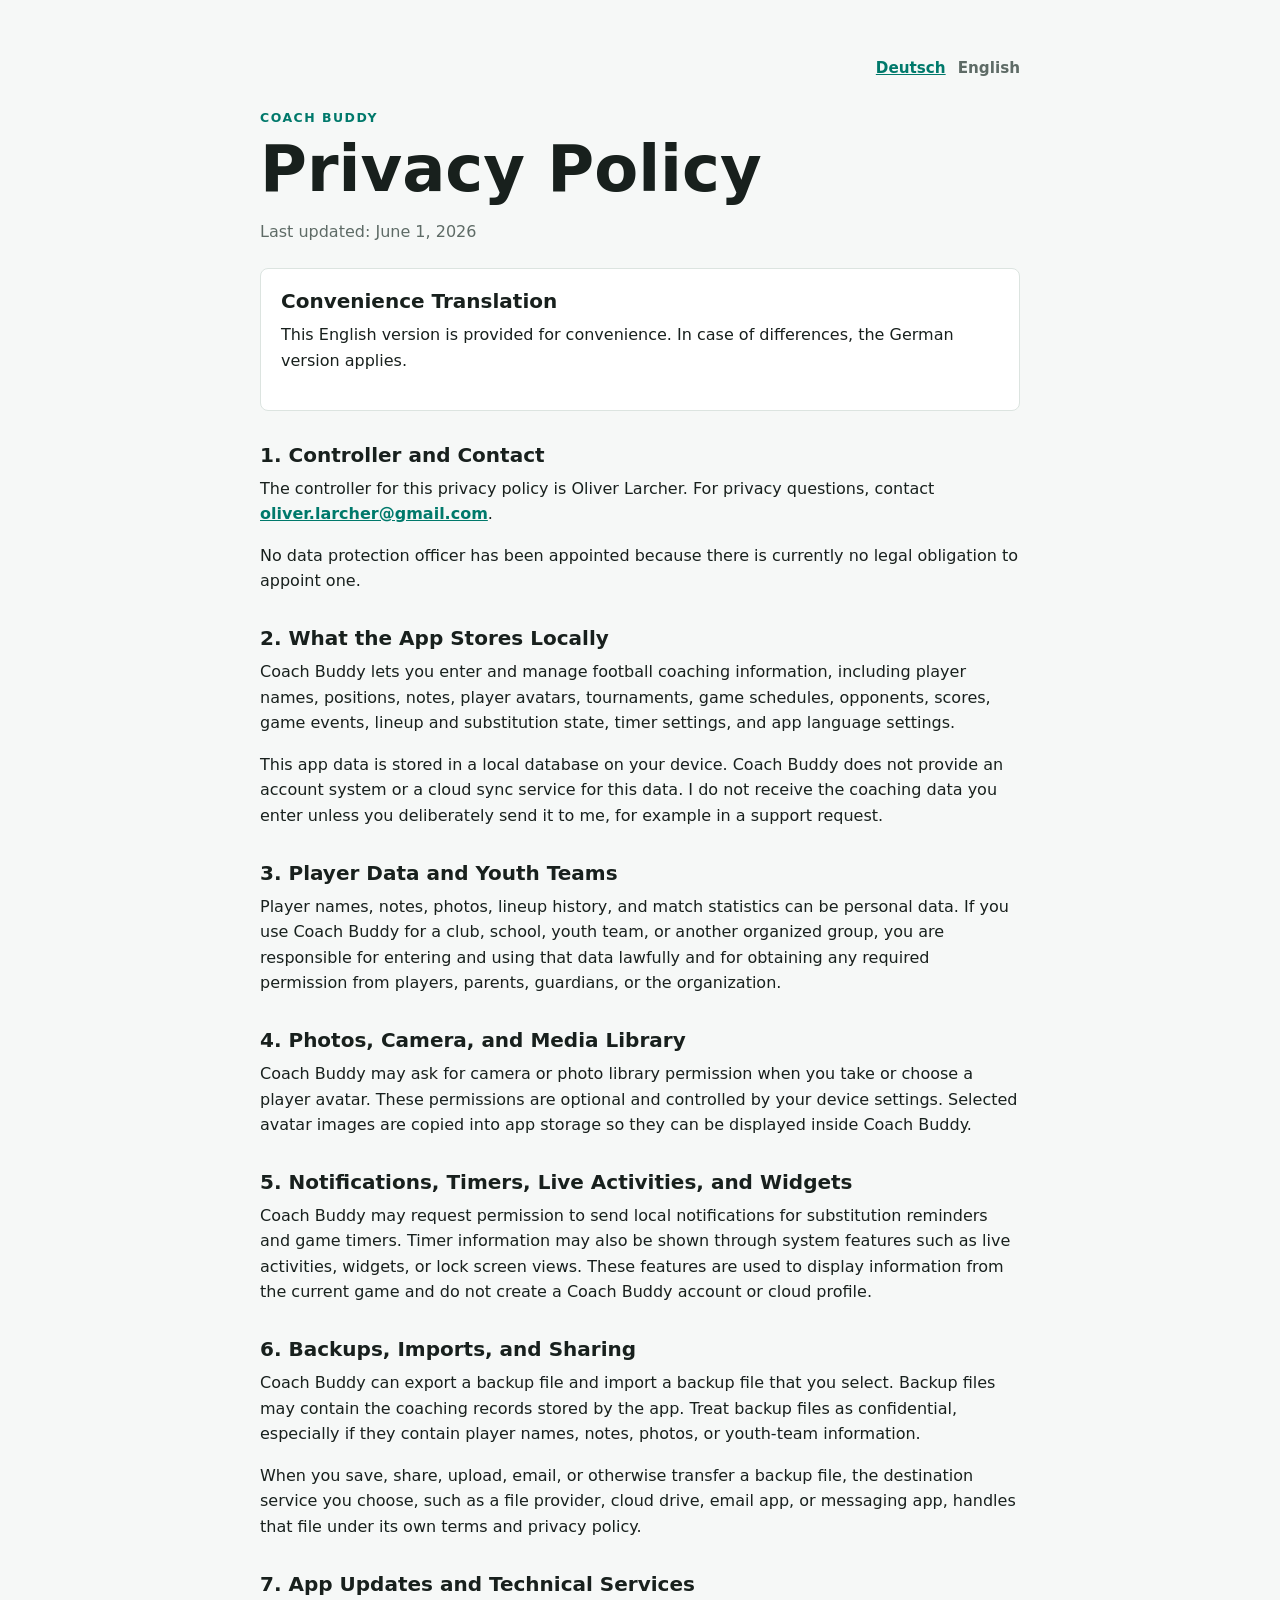
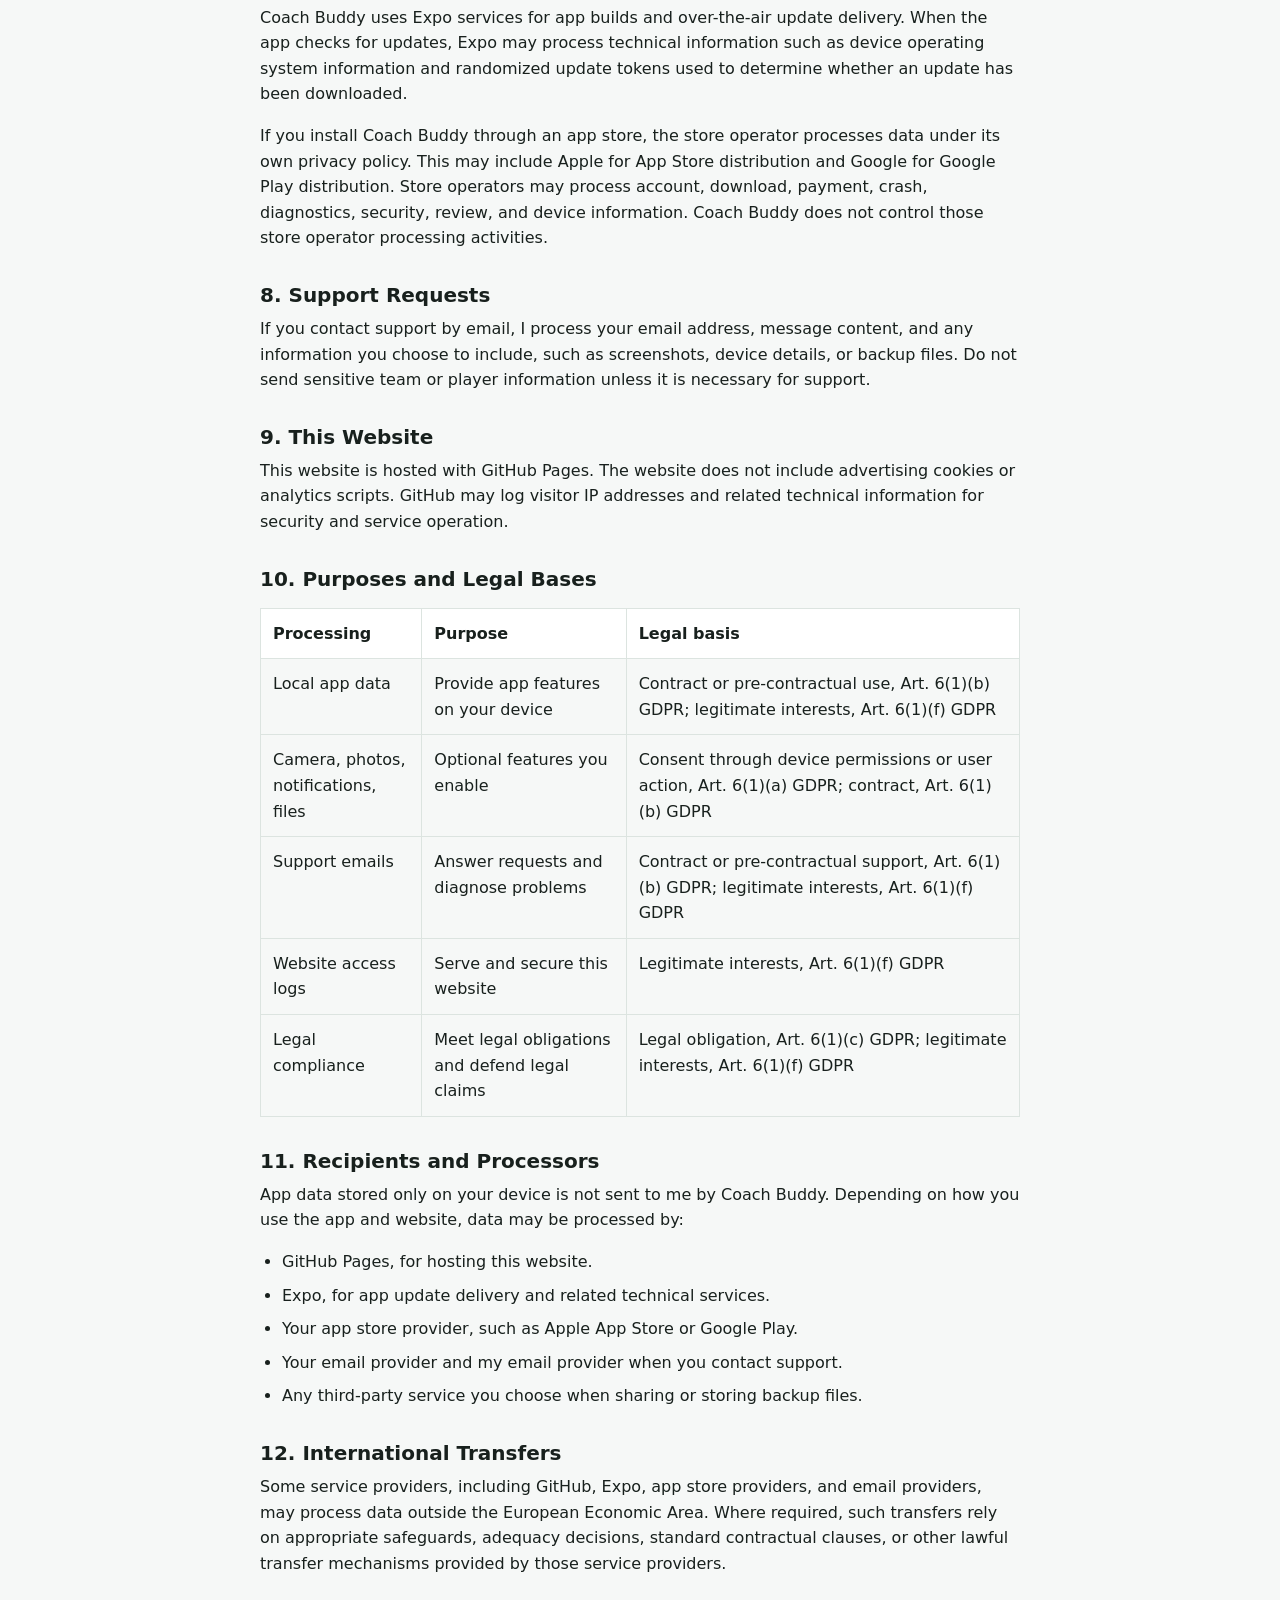
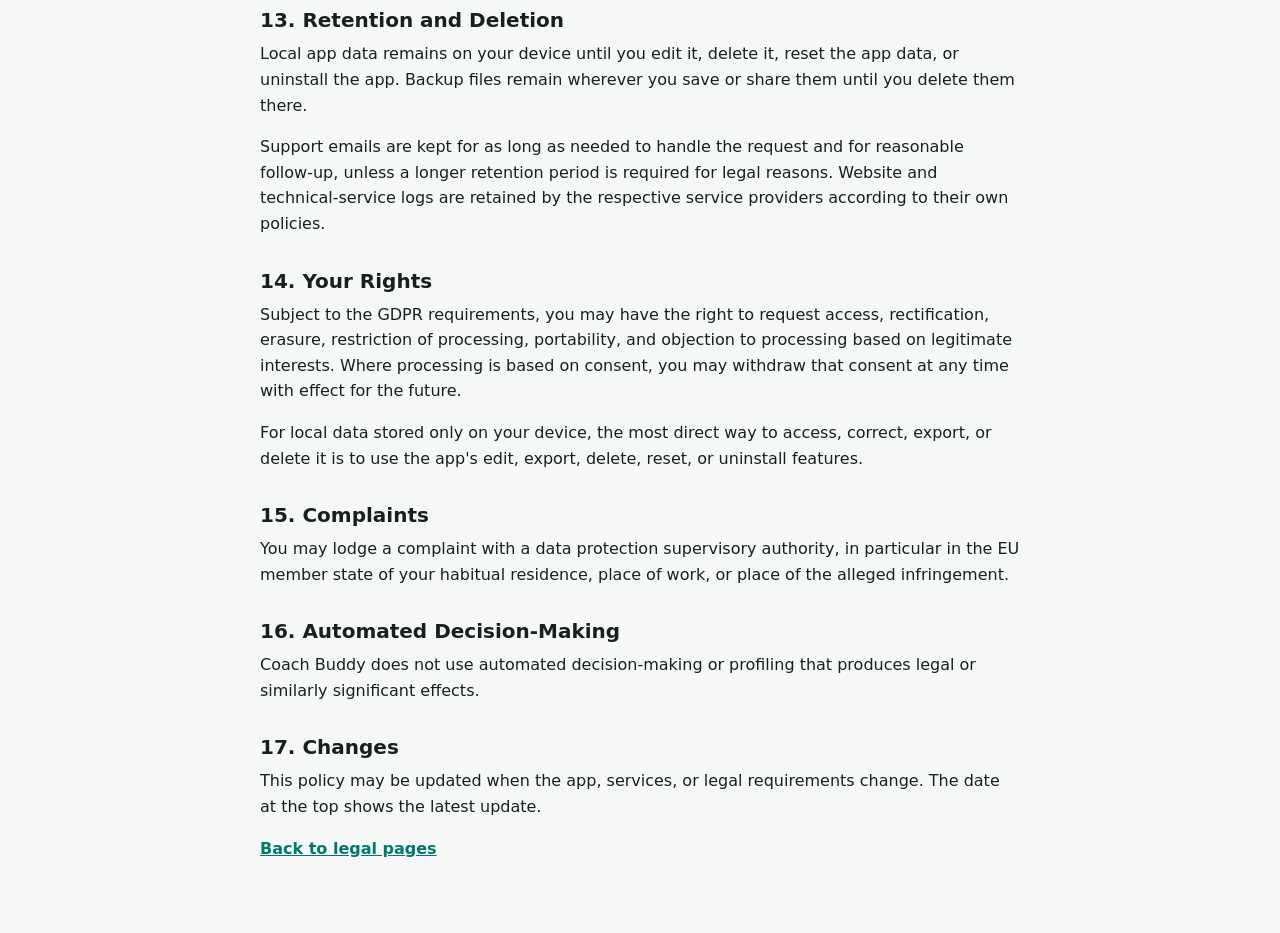
==== privacy-en.html @ a77fab41 "Add German and English legal pages" ====
<!doctype html>
<html lang="en">
  <head>
    <meta charset="utf-8" />
    <meta name="viewport" content="width=device-width, initial-scale=1" />
    <title>Privacy Policy - Coach Buddy</title>
    <link rel="stylesheet" href="./styles.css" />
  </head>
  <body>
    <main class="page">
      <nav class="language-switch" aria-label="Language">
        <a href="./privacy.html" lang="de">Deutsch</a>
        <span>English</span>
      </nav>

      <p class="eyebrow">Coach Buddy</p>
      <h1>Privacy Policy</h1>
      <p class="updated">Last updated: June 1, 2026</p>

      <section class="notice">
        <h2>Convenience Translation</h2>
        <p>
          This English version is provided for convenience. In case of
          differences, the German version applies.
        </p>
      </section>

      <h2>1. Controller and Contact</h2>
      <p>
        The controller for this privacy policy is Oliver Larcher. For privacy
        questions, contact
        <a href="mailto:oliver.larcher@gmail.com">oliver.larcher@gmail.com</a>.
      </p>
      <p>
        No data protection officer has been appointed because there is currently
        no legal obligation to appoint one.
      </p>

      <h2>2. What the App Stores Locally</h2>
      <p>
        Coach Buddy lets you enter and manage football coaching information,
        including player names, positions, notes, player avatars, tournaments,
        game schedules, opponents, scores, game events, lineup and substitution
        state, timer settings, and app language settings.
      </p>
      <p>
        This app data is stored in a local database on your device. Coach Buddy
        does not provide an account system or a cloud sync service for this data.
        I do not receive the coaching data you enter unless you deliberately send
        it to me, for example in a support request.
      </p>

      <h2>3. Player Data and Youth Teams</h2>
      <p>
        Player names, notes, photos, lineup history, and match statistics can be
        personal data. If you use Coach Buddy for a club, school, youth team, or
        another organized group, you are responsible for entering and using that
        data lawfully and for obtaining any required permission from players,
        parents, guardians, or the organization.
      </p>

      <h2>4. Photos, Camera, and Media Library</h2>
      <p>
        Coach Buddy may ask for camera or photo library permission when you take
        or choose a player avatar. These permissions are optional and controlled
        by your device settings. Selected avatar images are copied into app
        storage so they can be displayed inside Coach Buddy.
      </p>

      <h2>5. Notifications, Timers, Live Activities, and Widgets</h2>
      <p>
        Coach Buddy may request permission to send local notifications for
        substitution reminders and game timers. Timer information may also be
        shown through system features such as live activities, widgets, or lock
        screen views. These features are used to display information from the
        current game and do not create a Coach Buddy account or cloud profile.
      </p>

      <h2>6. Backups, Imports, and Sharing</h2>
      <p>
        Coach Buddy can export a backup file and import a backup file that you
        select. Backup files may contain the coaching records stored by the app.
        Treat backup files as confidential, especially if they contain player
        names, notes, photos, or youth-team information.
      </p>
      <p>
        When you save, share, upload, email, or otherwise transfer a backup file,
        the destination service you choose, such as a file provider, cloud drive,
        email app, or messaging app, handles that file under its own terms and
        privacy policy.
      </p>

      <h2>7. App Updates and Technical Services</h2>
      <p>
        Coach Buddy uses Expo services for app builds and over-the-air update
        delivery. When the app checks for updates, Expo may process technical
        information such as device operating system information and randomized
        update tokens used to determine whether an update has been downloaded.
      </p>
      <p>
        If you install Coach Buddy through an app store, the store operator
        processes data under its own privacy policy. This may include Apple for
        App Store distribution and Google for Google Play distribution. Store
        operators may process account, download, payment, crash, diagnostics,
        security, review, and device information. Coach Buddy does not control
        those store operator processing activities.
      </p>

      <h2>8. Support Requests</h2>
      <p>
        If you contact support by email, I process your email address, message
        content, and any information you choose to include, such as screenshots,
        device details, or backup files. Do not send sensitive team or player
        information unless it is necessary for support.
      </p>

      <h2>9. This Website</h2>
      <p>
        This website is hosted with GitHub Pages. The website does not include
        advertising cookies or analytics scripts. GitHub may log visitor IP
        addresses and related technical information for security and service
        operation.
      </p>

      <h2>10. Purposes and Legal Bases</h2>
      <table>
        <thead>
          <tr>
            <th>Processing</th>
            <th>Purpose</th>
            <th>Legal basis</th>
          </tr>
        </thead>
        <tbody>
          <tr>
            <td>Local app data</td>
            <td>Provide app features on your device</td>
            <td>Contract or pre-contractual use, Art. 6(1)(b) GDPR; legitimate interests, Art. 6(1)(f) GDPR</td>
          </tr>
          <tr>
            <td>Camera, photos, notifications, files</td>
            <td>Optional features you enable</td>
            <td>Consent through device permissions or user action, Art. 6(1)(a) GDPR; contract, Art. 6(1)(b) GDPR</td>
          </tr>
          <tr>
            <td>Support emails</td>
            <td>Answer requests and diagnose problems</td>
            <td>Contract or pre-contractual support, Art. 6(1)(b) GDPR; legitimate interests, Art. 6(1)(f) GDPR</td>
          </tr>
          <tr>
            <td>Website access logs</td>
            <td>Serve and secure this website</td>
            <td>Legitimate interests, Art. 6(1)(f) GDPR</td>
          </tr>
          <tr>
            <td>Legal compliance</td>
            <td>Meet legal obligations and defend legal claims</td>
            <td>Legal obligation, Art. 6(1)(c) GDPR; legitimate interests, Art. 6(1)(f) GDPR</td>
          </tr>
        </tbody>
      </table>

      <h2>11. Recipients and Processors</h2>
      <p>
        App data stored only on your device is not sent to me by Coach Buddy.
        Depending on how you use the app and website, data may be processed by:
      </p>
      <ul>
        <li>GitHub Pages, for hosting this website.</li>
        <li>Expo, for app update delivery and related technical services.</li>
        <li>Your app store provider, such as Apple App Store or Google Play.</li>
        <li>Your email provider and my email provider when you contact support.</li>
        <li>Any third-party service you choose when sharing or storing backup files.</li>
      </ul>

      <h2>12. International Transfers</h2>
      <p>
        Some service providers, including GitHub, Expo, app store providers, and
        email providers, may process data outside the European Economic Area.
        Where required, such transfers rely on appropriate safeguards, adequacy
        decisions, standard contractual clauses, or other lawful transfer
        mechanisms provided by those service providers.
      </p>

      <h2>13. Retention and Deletion</h2>
      <p>
        Local app data remains on your device until you edit it, delete it, reset
        the app data, or uninstall the app. Backup files remain wherever you save
        or share them until you delete them there.
      </p>
      <p>
        Support emails are kept for as long as needed to handle the request and
        for reasonable follow-up, unless a longer retention period is required
        for legal reasons. Website and technical-service logs are retained by the
        respective service providers according to their own policies.
      </p>

      <h2>14. Your Rights</h2>
      <p>
        Subject to the GDPR requirements, you may have the right to request
        access, rectification, erasure, restriction of processing, portability,
        and objection to processing based on legitimate interests. Where
        processing is based on consent, you may withdraw that consent at any time
        with effect for the future.
      </p>
      <p>
        For local data stored only on your device, the most direct way to access,
        correct, export, or delete it is to use the app's edit, export, delete,
        reset, or uninstall features.
      </p>

      <h2>15. Complaints</h2>
      <p>
        You may lodge a complaint with a data protection supervisory authority,
        in particular in the EU member state of your habitual residence, place of
        work, or place of the alleged infringement.
      </p>

      <h2>16. Automated Decision-Making</h2>
      <p>
        Coach Buddy does not use automated decision-making or profiling that
        produces legal or similarly significant effects.
      </p>

      <h2>17. Changes</h2>
      <p>
        This policy may be updated when the app, services, or legal requirements
        change. The date at the top shows the latest update.
      </p>

      <p class="back-link"><a href="./index.html">Back to legal pages</a></p>
    </main>
  </body>
</html>
---- styles.css ----
:root {
  color-scheme: light dark;
  --background: #f6f8f7;
  --foreground: #18201d;
  --muted: #5e6b66;
  --accent: #00796b;
  --panel: #ffffff;
  --border: #dce4e0;
}

@media (prefers-color-scheme: dark) {
  :root {
    --background: #111614;
    --foreground: #f1f6f4;
    --muted: #a7b4af;
    --accent: #80cbc4;
    --panel: #17201d;
    --border: #2d3a36;
  }
}

* {
  box-sizing: border-box;
}

body {
  margin: 0;
  background: var(--background);
  color: var(--foreground);
  font-family:
    Inter, ui-sans-serif, system-ui, -apple-system, BlinkMacSystemFont, "Segoe UI",
    sans-serif;
  line-height: 1.6;
}

a {
  color: var(--accent);
  font-weight: 650;
}

.page {
  width: min(760px, calc(100% - 32px));
  margin: 0 auto;
  padding: 56px 0;
}

.eyebrow {
  margin: 0 0 8px;
  color: var(--accent);
  font-size: 0.78rem;
  font-weight: 800;
  letter-spacing: 0.12em;
  text-transform: uppercase;
}

h1 {
  margin: 0 0 16px;
  font-size: clamp(2.25rem, 6vw, 4rem);
  line-height: 1.04;
}

h2 {
  margin: 32px 0 8px;
  font-size: 1.25rem;
  line-height: 1.25;
}

p {
  margin: 0 0 16px;
}

ul {
  margin: 0 0 16px;
  padding-left: 22px;
}

li {
  margin: 0 0 8px;
}

table {
  width: 100%;
  border-collapse: collapse;
  margin: 16px 0 24px;
  overflow-wrap: anywhere;
}

th,
td {
  border: 1px solid var(--border);
  padding: 12px;
  text-align: left;
  vertical-align: top;
}

th {
  background: var(--panel);
}

.notice {
  border: 1px solid var(--border);
  border-radius: 8px;
  background: var(--panel);
  margin: 24px 0;
  padding: 20px;
}

.notice h2 {
  margin-top: 0;
}

.language-switch {
  display: flex;
  gap: 12px;
  justify-content: flex-end;
  margin: 0 0 28px;
  color: var(--muted);
  font-size: 0.95rem;
}

.language-switch span {
  font-weight: 750;
}

.details {
  display: grid;
  grid-template-columns: max-content 1fr;
  gap: 8px 18px;
  margin: 0 0 16px;
}

.details dt {
  color: var(--muted);
  font-weight: 700;
}

.details dd {
  margin: 0;
}

.lead {
  color: var(--muted);
  font-size: 1.15rem;
}

.updated,
.back-link,
.muted {
  color: var(--muted);
}

.link-list {
  display: grid;
  gap: 12px;
  margin-top: 32px;
}

.link-list a {
  display: block;
  border: 1px solid var(--border);
  border-radius: 8px;
  background: var(--panel);
  padding: 18px 20px;
  text-decoration: none;
}
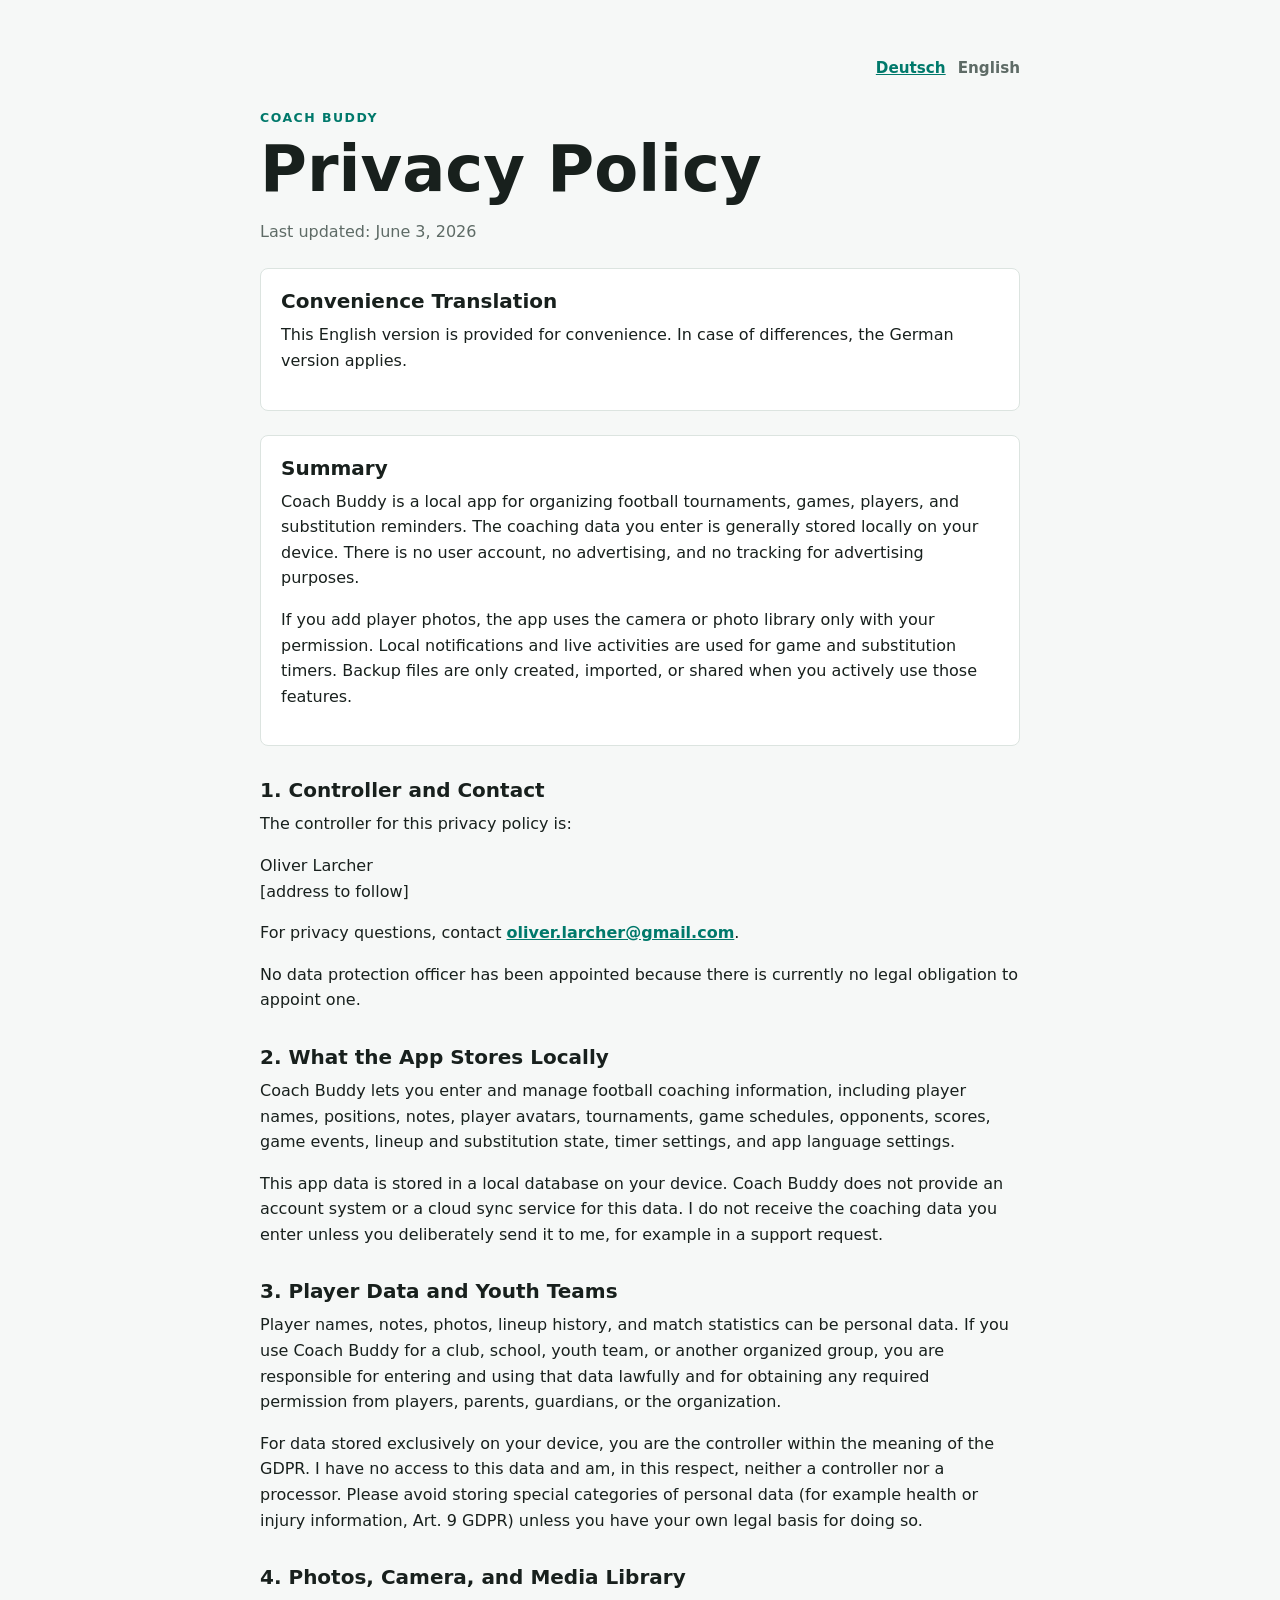
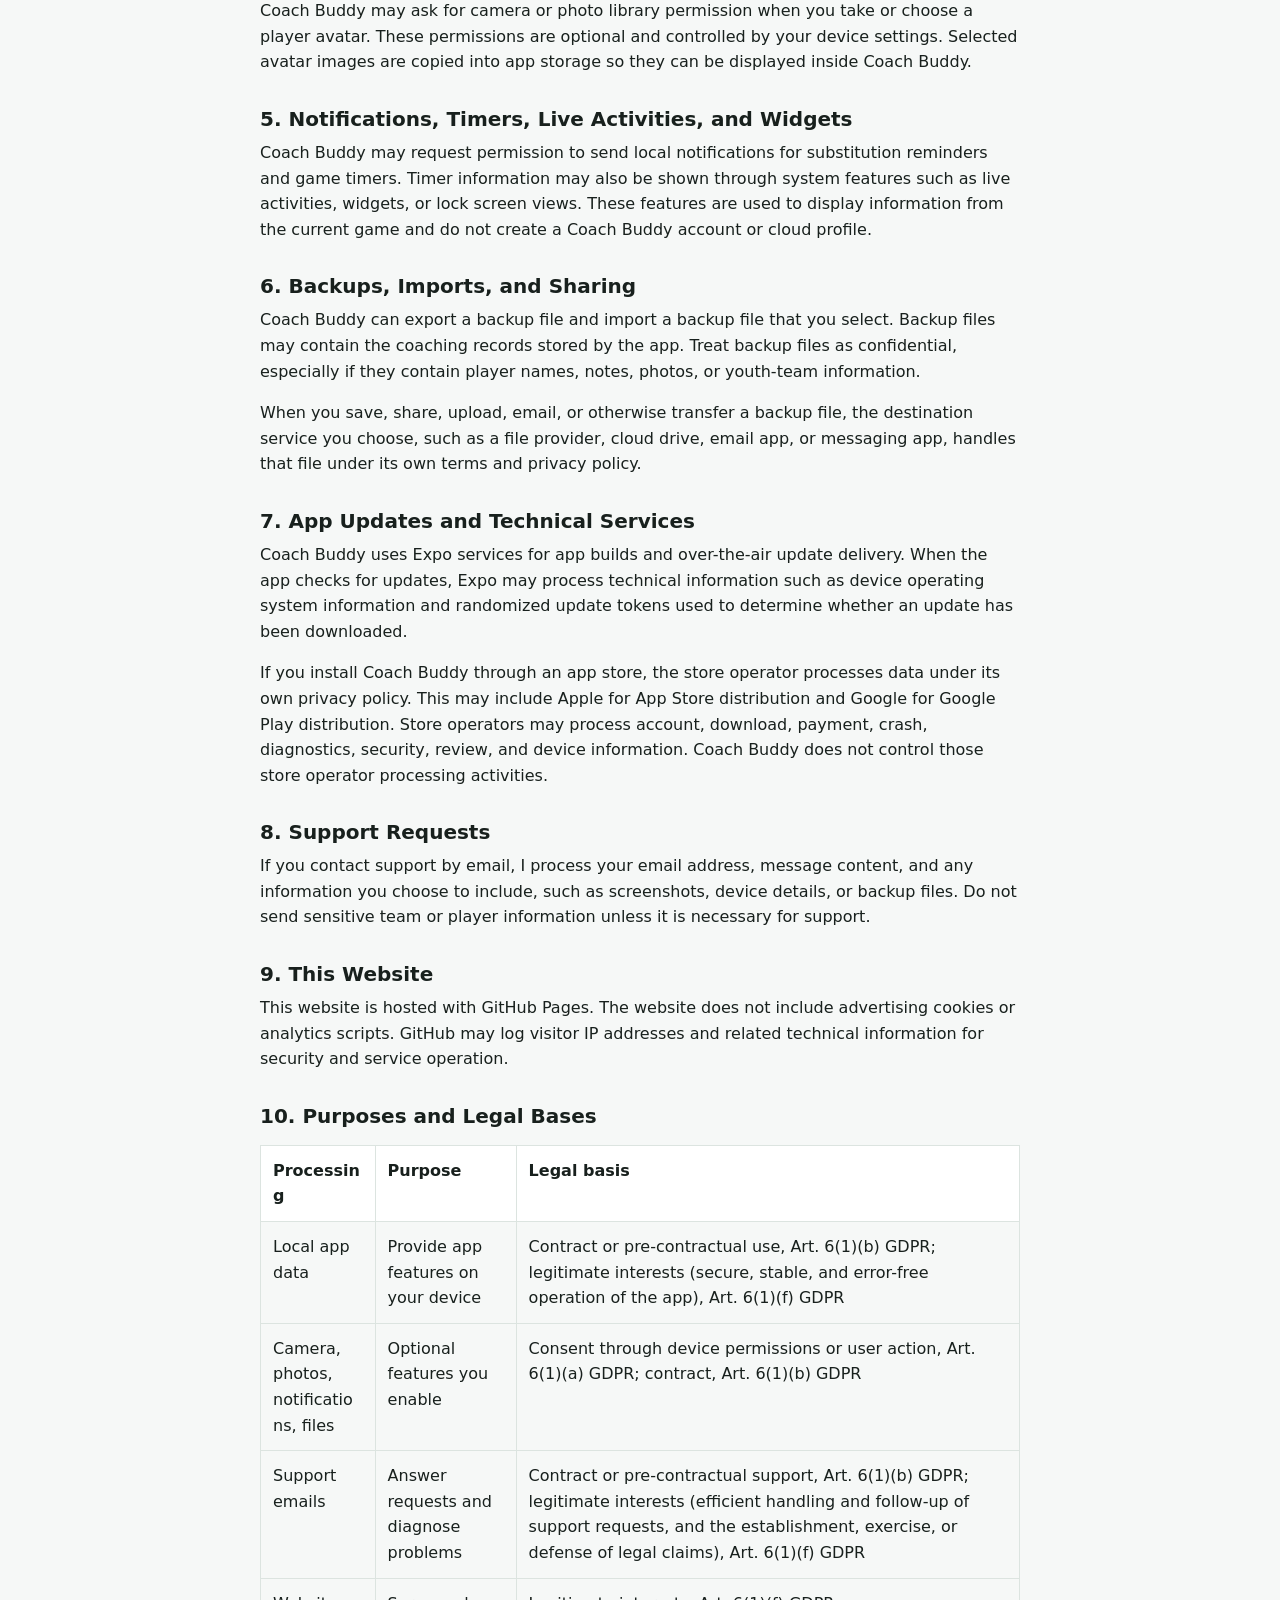
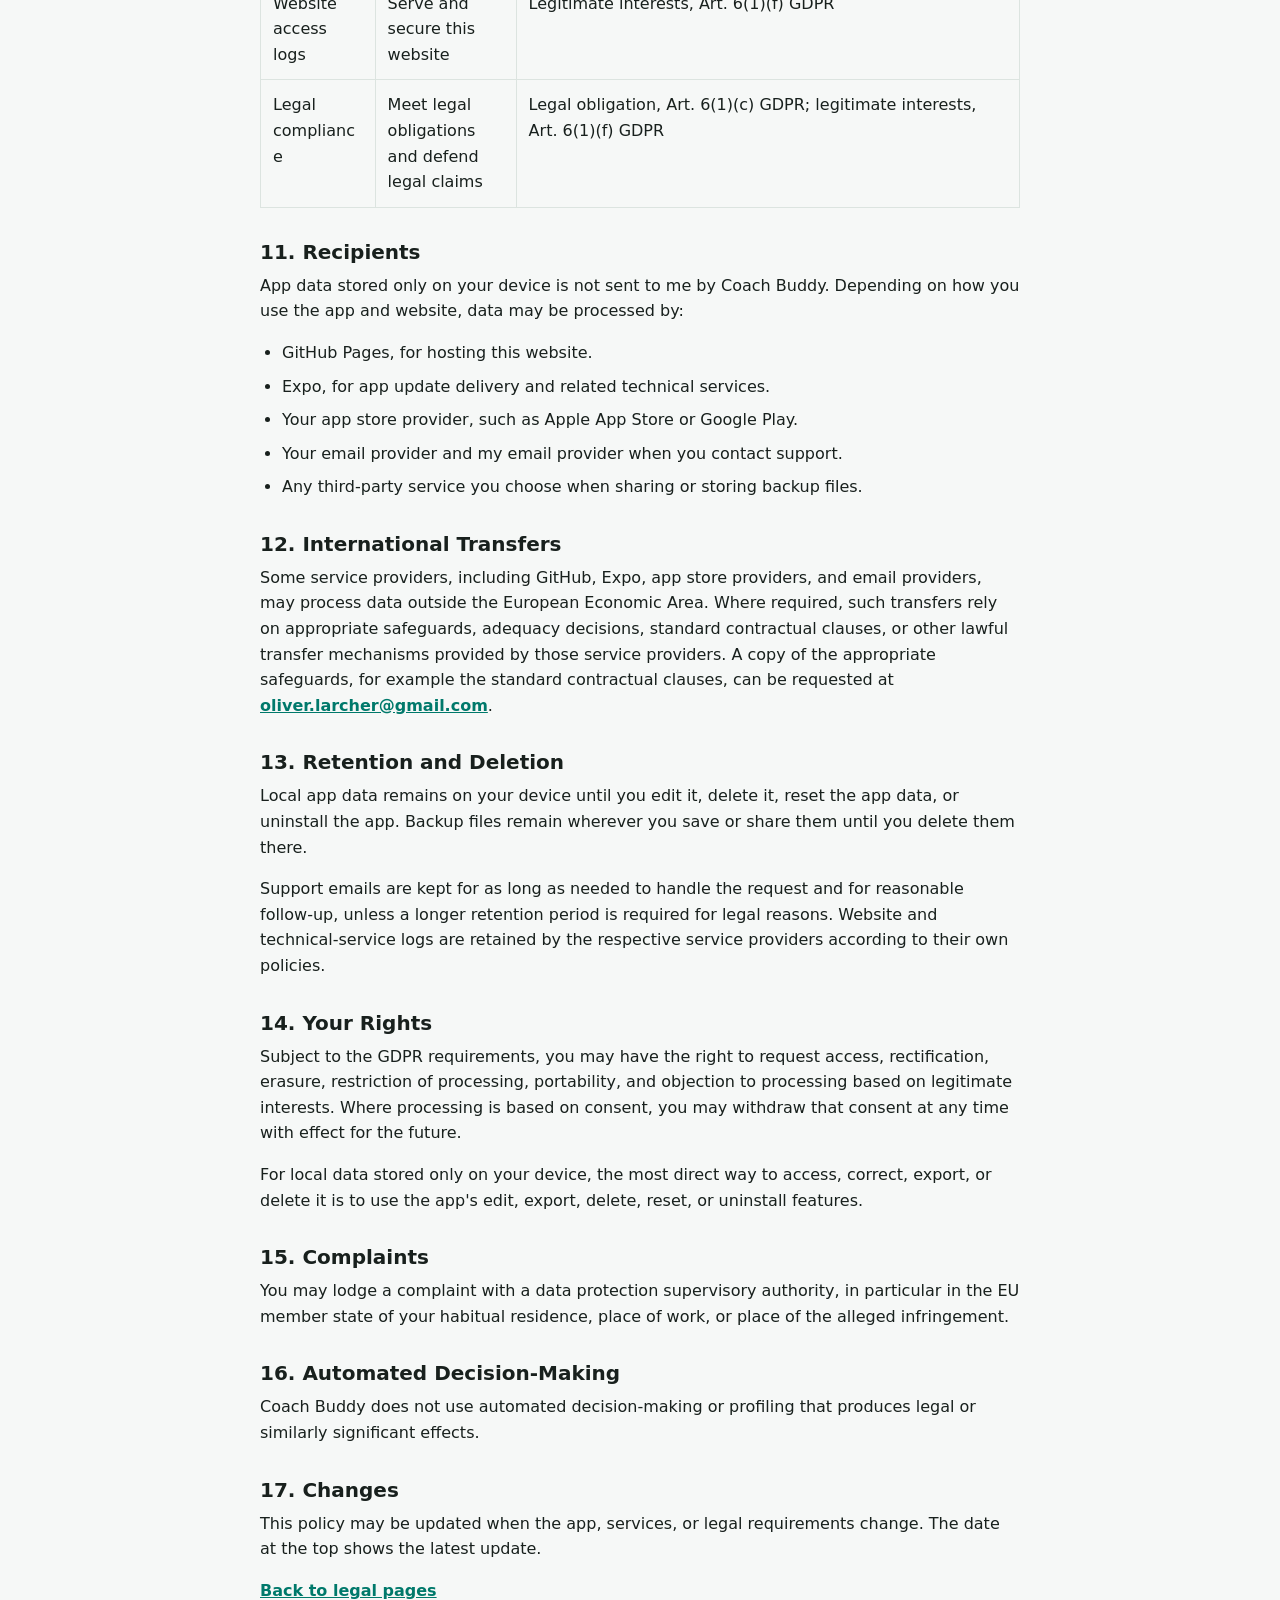
==== commit aaf98b42: "Compliance update: Impressum (§5 DDG), GDPR cleanups, liability section - Impressum: full postal add" ====
--- a/privacy-en.html
+++ b/privacy-en.html
@@ -15,7 +15,7 @@
 
       <p class="eyebrow">Coach Buddy</p>
       <h1>Privacy Policy</h1>
-      <p class="updated">Last updated: June 1, 2026</p>
+      <p class="updated">Last updated: June 3, 2026</p>
 
       <section class="notice">
         <h2>Convenience Translation</h2>
@@ -25,10 +25,30 @@
         </p>
       </section>
 
+      <section class="notice">
+        <h2>Summary</h2>
+        <p>
+          Coach Buddy is a local app for organizing football tournaments, games,
+          players, and substitution reminders. The coaching data you enter is
+          generally stored locally on your device. There is no user account, no
+          advertising, and no tracking for advertising purposes.
+        </p>
+        <p>
+          If you add player photos, the app uses the camera or photo library only
+          with your permission. Local notifications and live activities are used
+          for game and substitution timers. Backup files are only created,
+          imported, or shared when you actively use those features.
+        </p>
+      </section>
+
       <h2>1. Controller and Contact</h2>
-      <p>
-        The controller for this privacy policy is Oliver Larcher. For privacy
-        questions, contact
+      <p>The controller for this privacy policy is:</p>
+      <p>
+        Oliver Larcher<br />
+        [address to follow]
+      </p>
+      <p>
+        For privacy questions, contact
         <a href="mailto:oliver.larcher@gmail.com">oliver.larcher@gmail.com</a>.
       </p>
       <p>
@@ -57,6 +77,14 @@
         another organized group, you are responsible for entering and using that
         data lawfully and for obtaining any required permission from players,
         parents, guardians, or the organization.
+      </p>
+      <p>
+        For data stored exclusively on your device, you are the controller within
+        the meaning of the GDPR. I have no access to this data and am, in this
+        respect, neither a controller nor a processor. Please avoid storing
+        special categories of personal data (for example health or injury
+        information, Art. 9 GDPR) unless you have your own legal basis for doing
+        so.
       </p>
 
       <h2>4. Photos, Camera, and Media Library</h2>
@@ -135,7 +163,7 @@
           <tr>
             <td>Local app data</td>
             <td>Provide app features on your device</td>
-            <td>Contract or pre-contractual use, Art. 6(1)(b) GDPR; legitimate interests, Art. 6(1)(f) GDPR</td>
+            <td>Contract or pre-contractual use, Art. 6(1)(b) GDPR; legitimate interests (secure, stable, and error-free operation of the app), Art. 6(1)(f) GDPR</td>
           </tr>
           <tr>
             <td>Camera, photos, notifications, files</td>
@@ -145,7 +173,7 @@
           <tr>
             <td>Support emails</td>
             <td>Answer requests and diagnose problems</td>
-            <td>Contract or pre-contractual support, Art. 6(1)(b) GDPR; legitimate interests, Art. 6(1)(f) GDPR</td>
+            <td>Contract or pre-contractual support, Art. 6(1)(b) GDPR; legitimate interests (efficient handling and follow-up of support requests, and the establishment, exercise, or defense of legal claims), Art. 6(1)(f) GDPR</td>
           </tr>
           <tr>
             <td>Website access logs</td>
@@ -160,7 +188,7 @@
         </tbody>
       </table>
 
-      <h2>11. Recipients and Processors</h2>
+      <h2>11. Recipients</h2>
       <p>
         App data stored only on your device is not sent to me by Coach Buddy.
         Depending on how you use the app and website, data may be processed by:
@@ -179,7 +207,10 @@
         email providers, may process data outside the European Economic Area.
         Where required, such transfers rely on appropriate safeguards, adequacy
         decisions, standard contractual clauses, or other lawful transfer
-        mechanisms provided by those service providers.
+        mechanisms provided by those service providers. A copy of the
+        appropriate safeguards, for example the standard contractual clauses,
+        can be requested at
+        <a href="mailto:oliver.larcher@gmail.com">oliver.larcher@gmail.com</a>.
       </p>
 
       <h2>13. Retention and Deletion</h2>
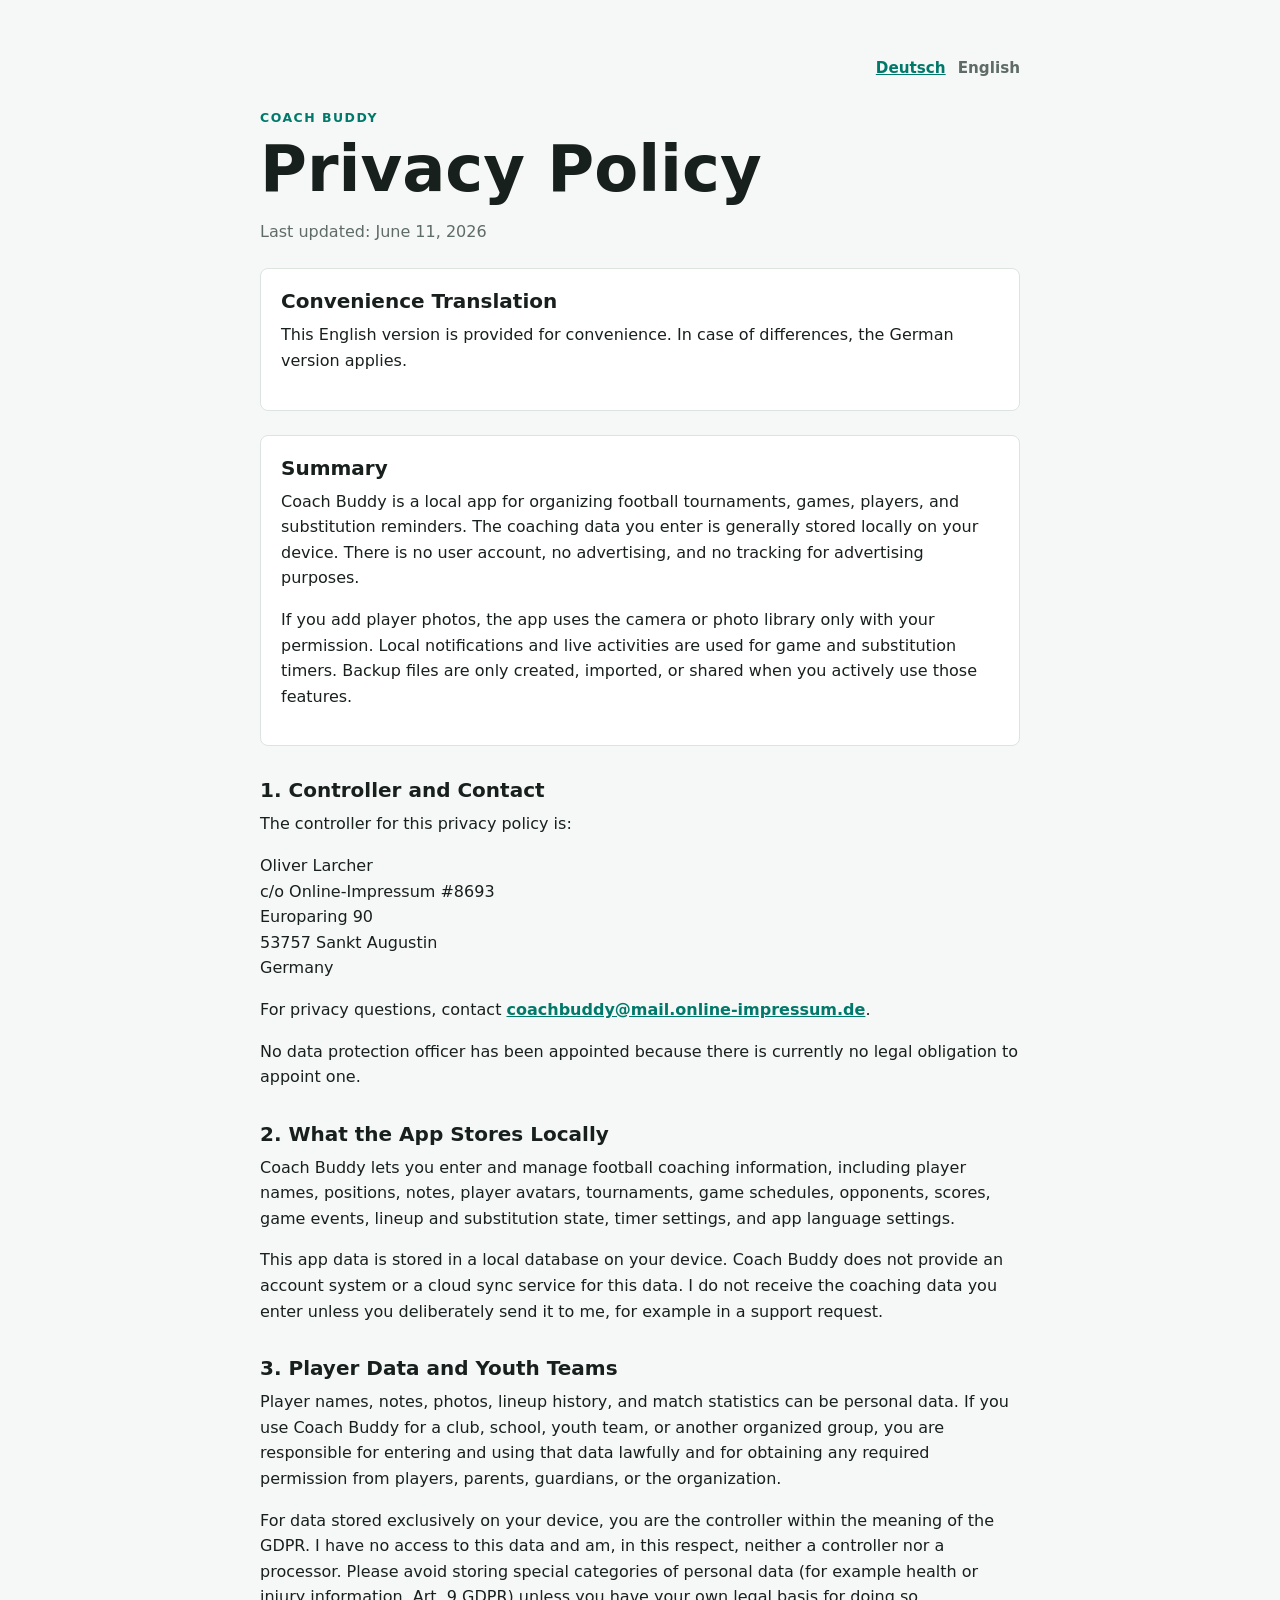
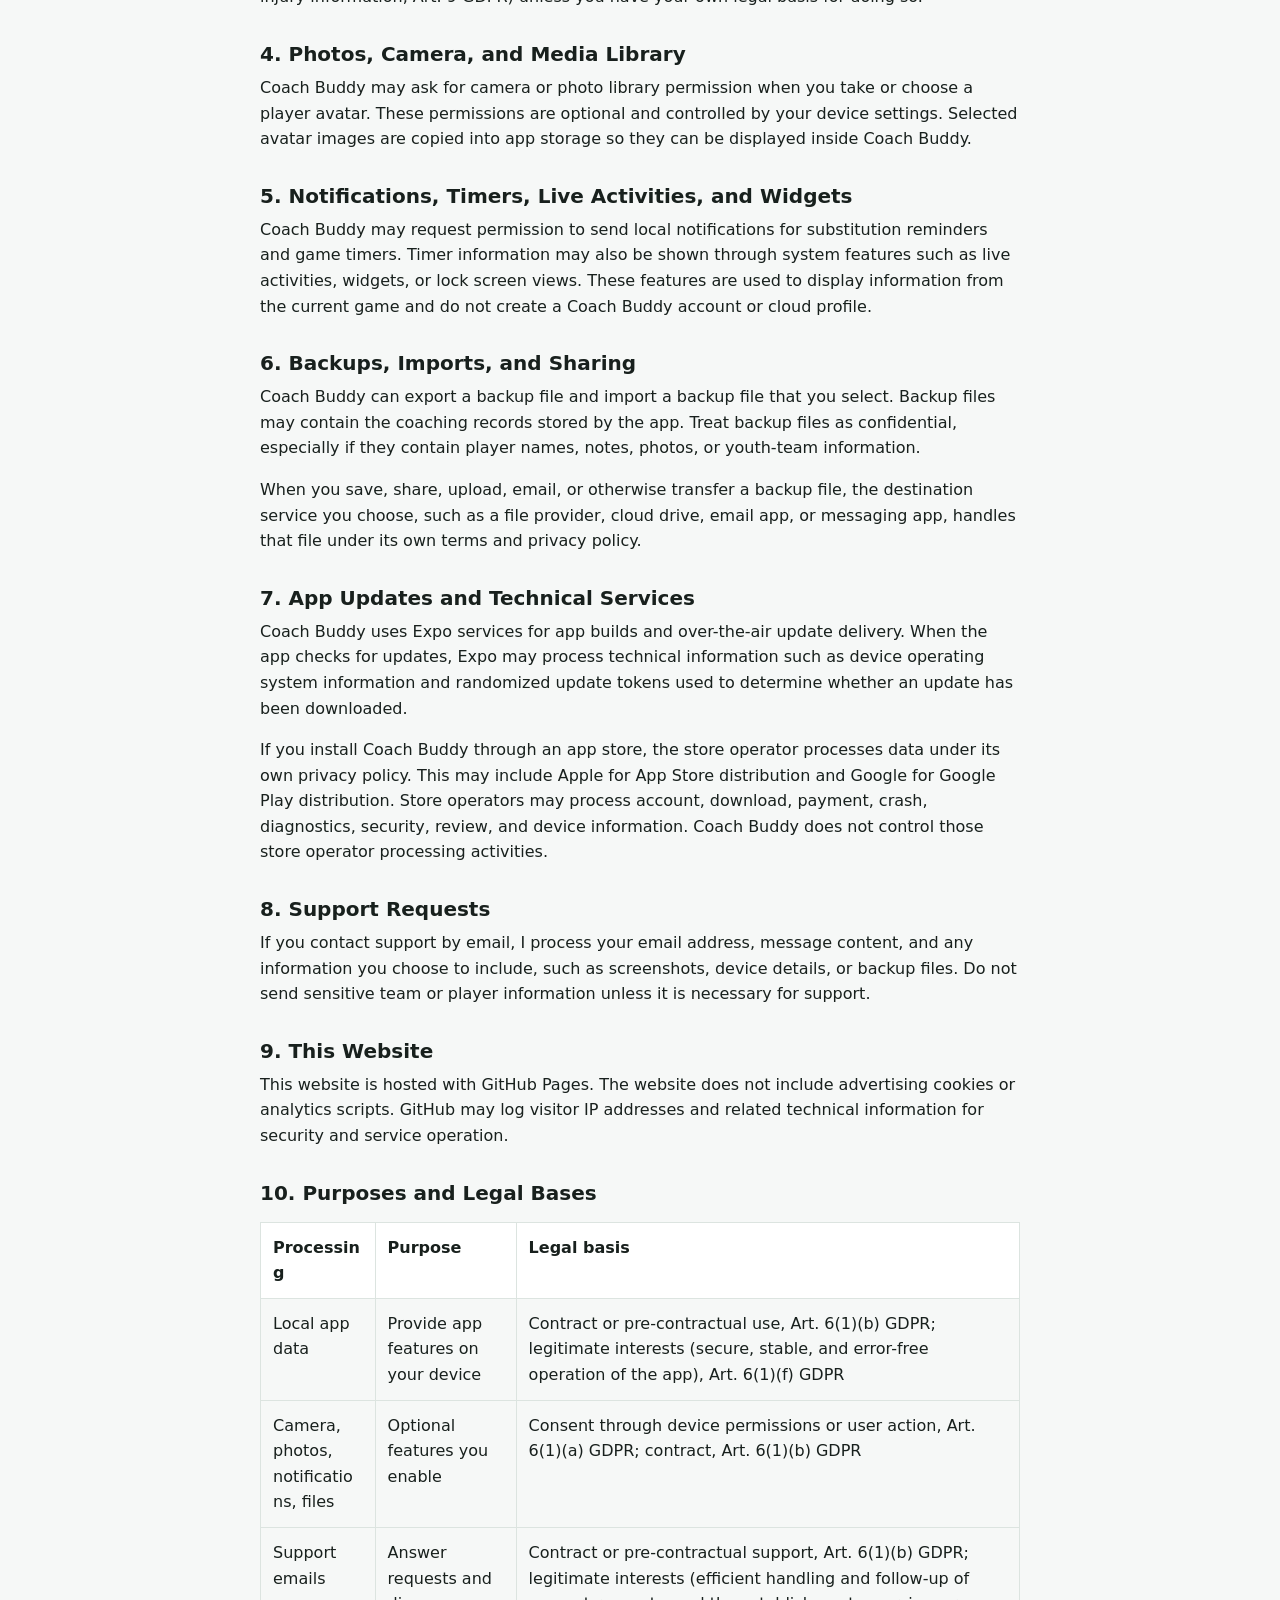
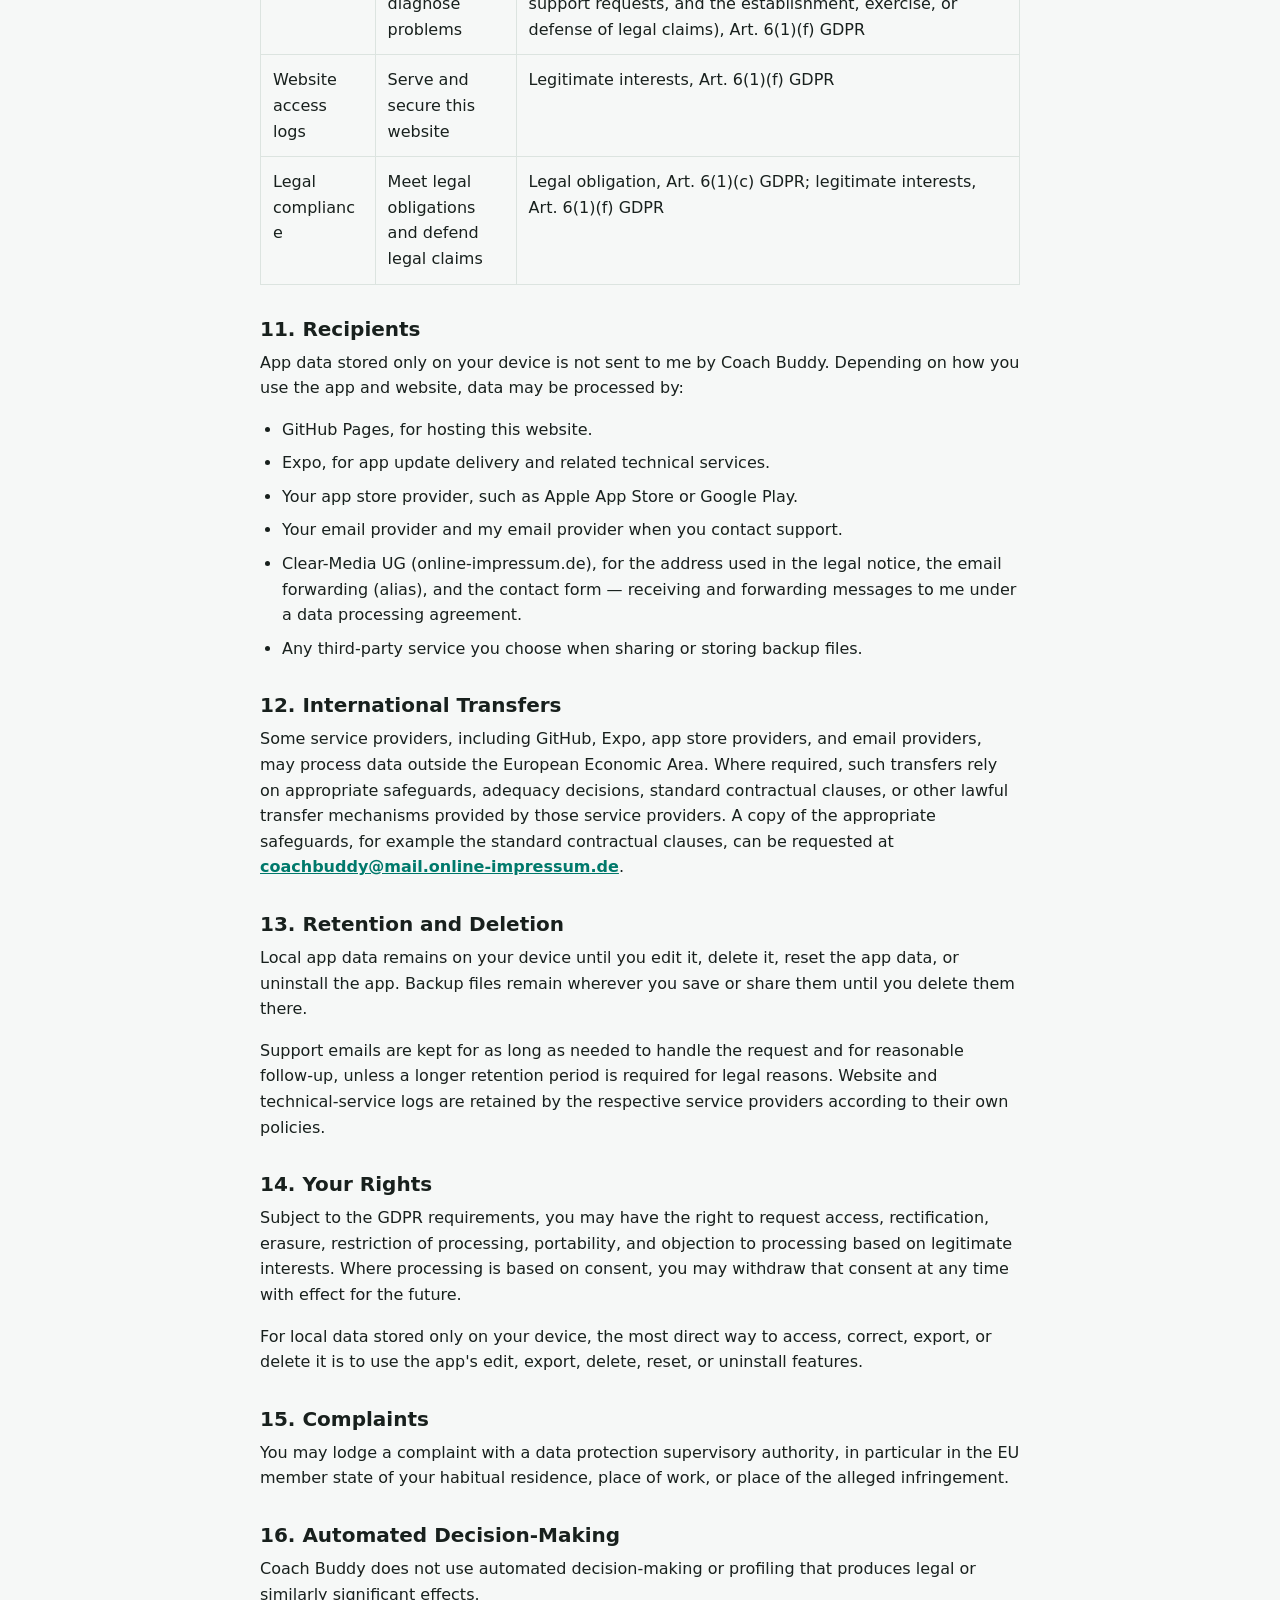
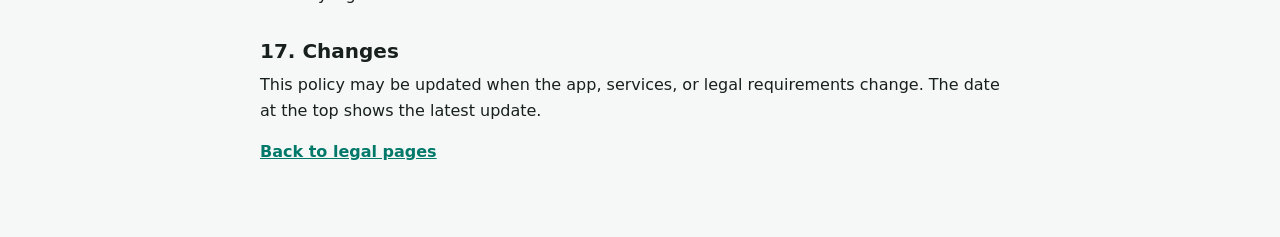
==== commit d6ae7213: "Finalize Impressum: real c/o address, alias email, contact-form as 2nd channel - Impressum/controlle" ====
--- a/privacy-en.html
+++ b/privacy-en.html
@@ -15,7 +15,7 @@
 
       <p class="eyebrow">Coach Buddy</p>
       <h1>Privacy Policy</h1>
-      <p class="updated">Last updated: June 3, 2026</p>
+      <p class="updated">Last updated: June 11, 2026</p>
 
       <section class="notice">
         <h2>Convenience Translation</h2>
@@ -45,11 +45,14 @@
       <p>The controller for this privacy policy is:</p>
       <p>
         Oliver Larcher<br />
-        [address to follow]
+        c/o Online-Impressum #8693<br />
+        Europaring 90<br />
+        53757 Sankt Augustin<br />
+        Germany
       </p>
       <p>
         For privacy questions, contact
-        <a href="mailto:oliver.larcher@gmail.com">oliver.larcher@gmail.com</a>.
+        <a href="mailto:coachbuddy@mail.online-impressum.de">coachbuddy@mail.online-impressum.de</a>.
       </p>
       <p>
         No data protection officer has been appointed because there is currently
@@ -198,6 +201,11 @@
         <li>Expo, for app update delivery and related technical services.</li>
         <li>Your app store provider, such as Apple App Store or Google Play.</li>
         <li>Your email provider and my email provider when you contact support.</li>
+        <li>
+          Clear-Media UG (online-impressum.de), for the address used in the legal
+          notice, the email forwarding (alias), and the contact form — receiving
+          and forwarding messages to me under a data processing agreement.
+        </li>
         <li>Any third-party service you choose when sharing or storing backup files.</li>
       </ul>
 
@@ -210,7 +218,7 @@
         mechanisms provided by those service providers. A copy of the
         appropriate safeguards, for example the standard contractual clauses,
         can be requested at
-        <a href="mailto:oliver.larcher@gmail.com">oliver.larcher@gmail.com</a>.
+        <a href="mailto:coachbuddy@mail.online-impressum.de">coachbuddy@mail.online-impressum.de</a>.
       </p>
 
       <h2>13. Retention and Deletion</h2>
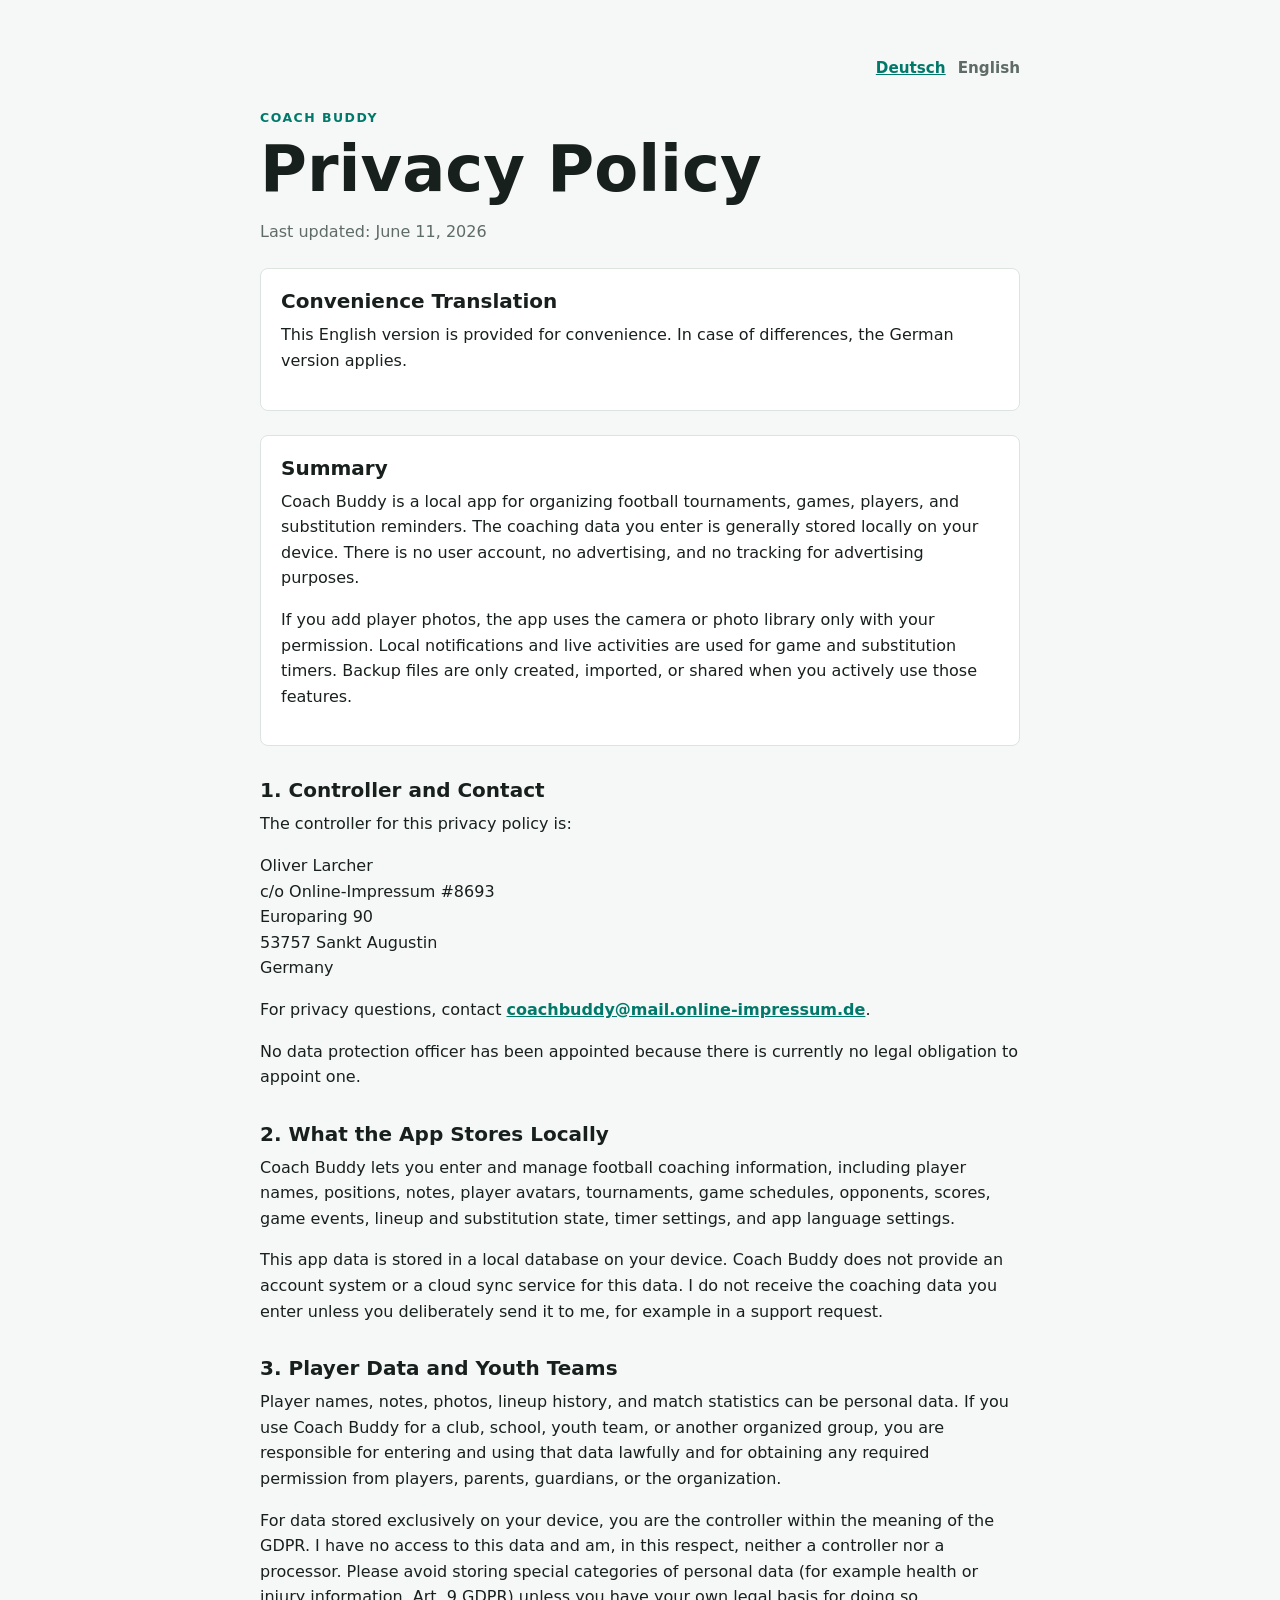
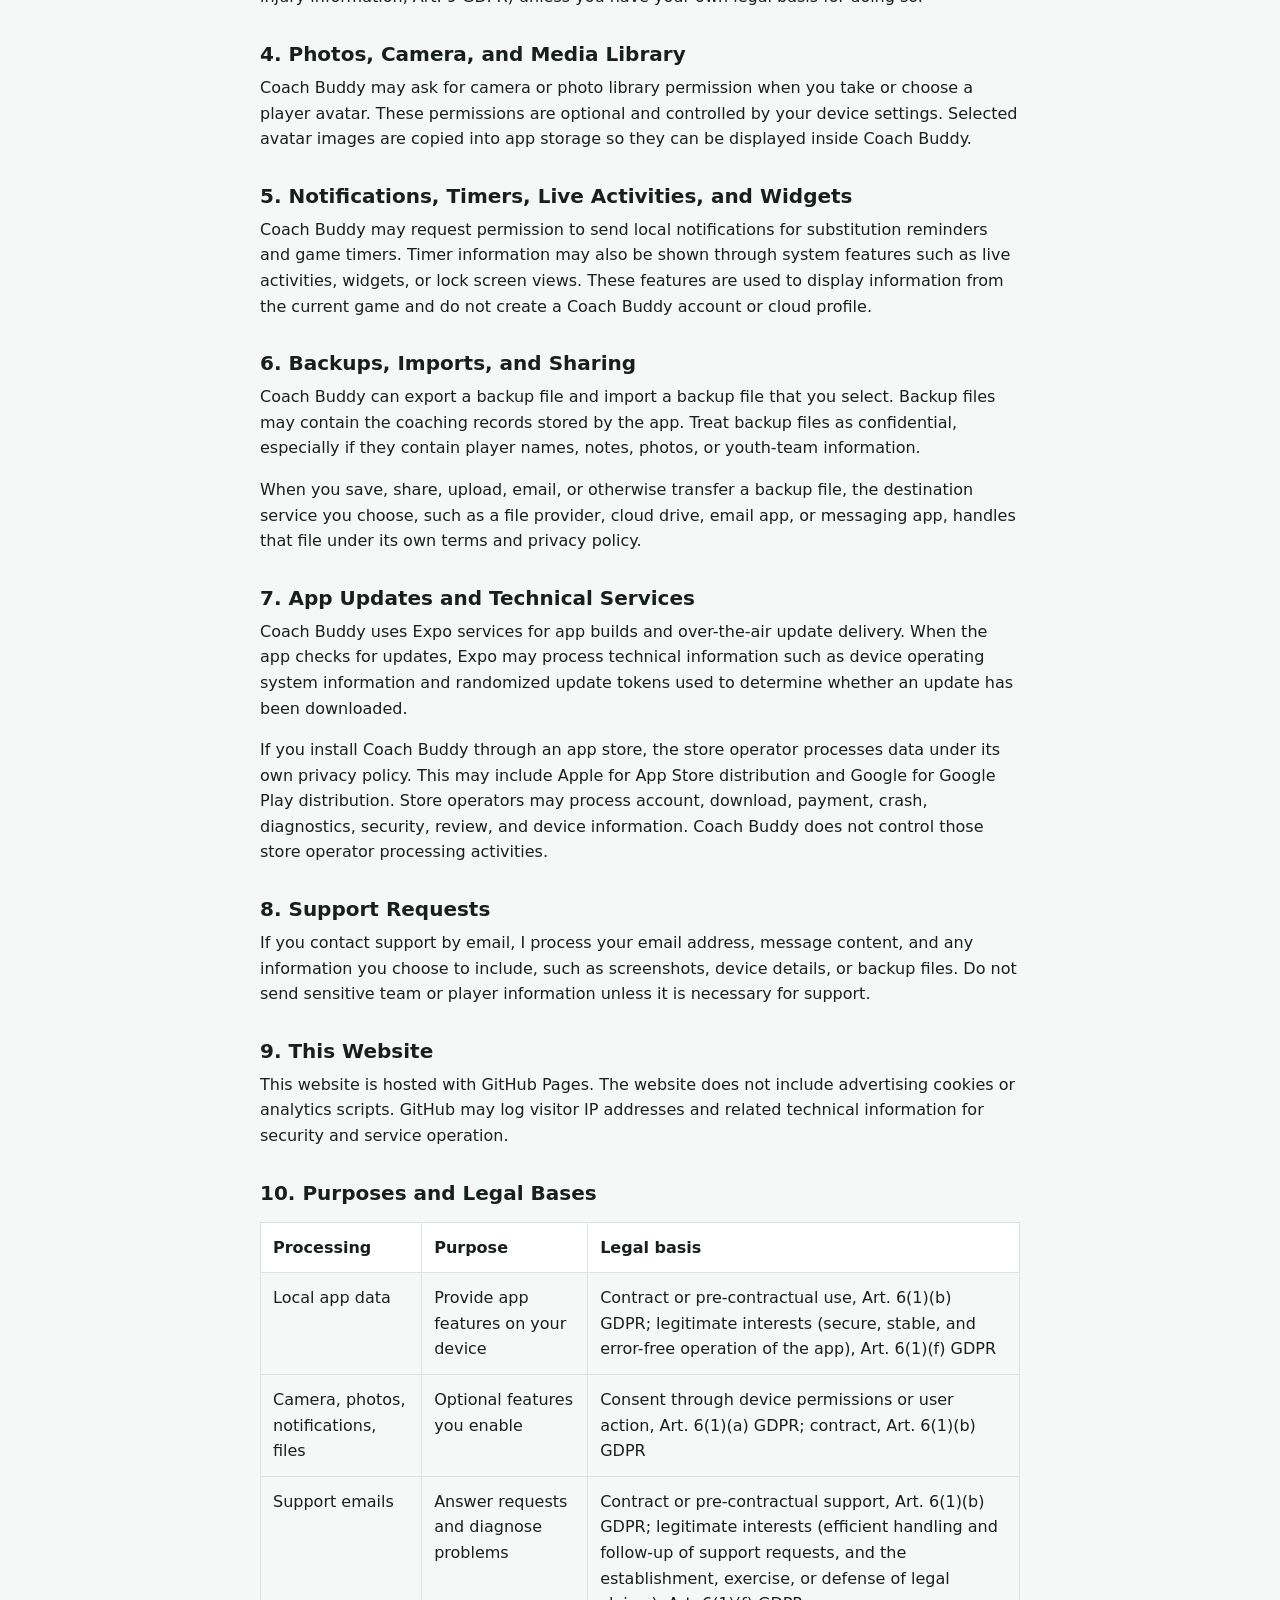
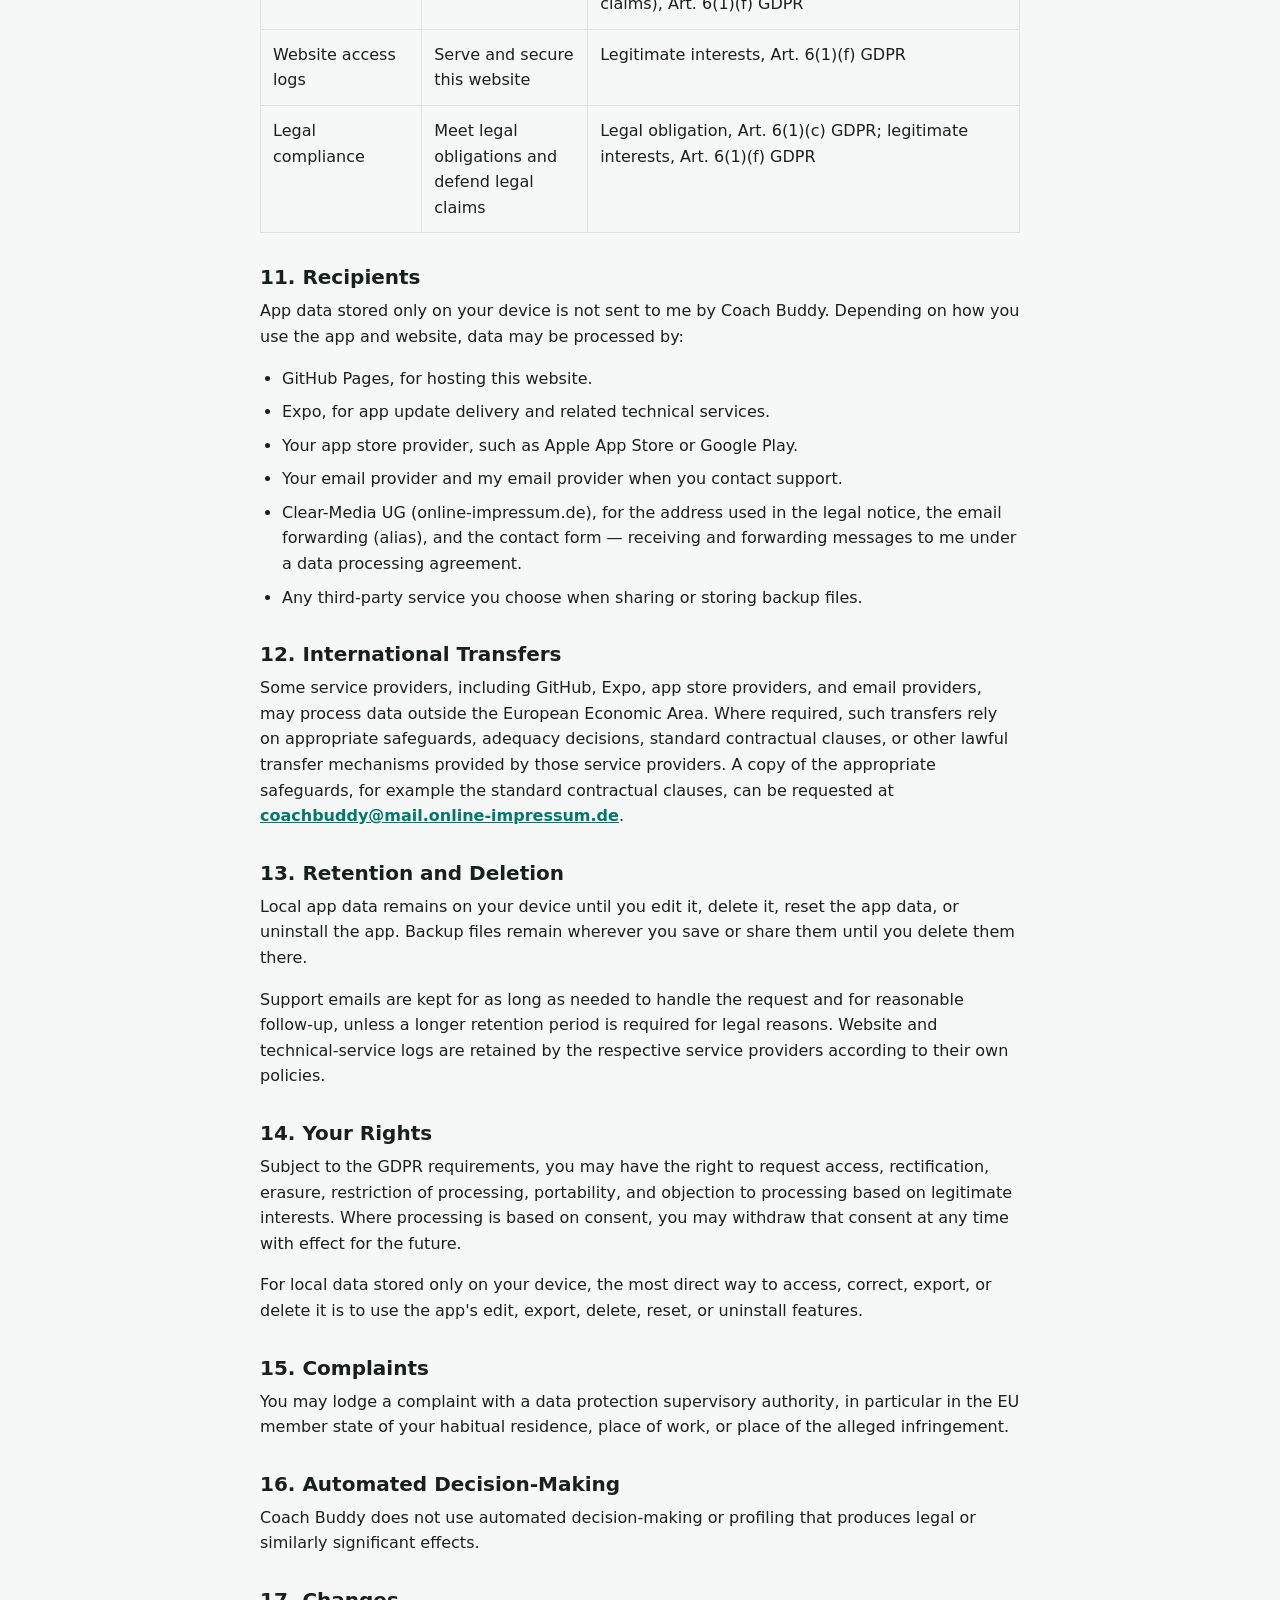
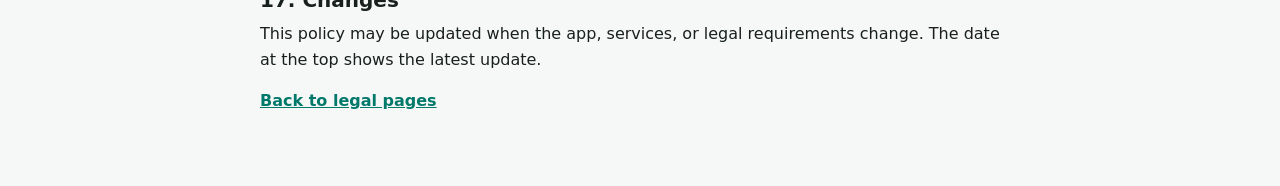
==== commit 978b166b: "Make legal-bases table mobile-friendly - Remove overflow-wrap:anywhere (caused one-letter-per-line w" ====
--- a/privacy-en.html
+++ b/privacy-en.html
@@ -164,29 +164,29 @@
         </thead>
         <tbody>
           <tr>
-            <td>Local app data</td>
-            <td>Provide app features on your device</td>
-            <td>Contract or pre-contractual use, Art. 6(1)(b) GDPR; legitimate interests (secure, stable, and error-free operation of the app), Art. 6(1)(f) GDPR</td>
-          </tr>
-          <tr>
-            <td>Camera, photos, notifications, files</td>
-            <td>Optional features you enable</td>
-            <td>Consent through device permissions or user action, Art. 6(1)(a) GDPR; contract, Art. 6(1)(b) GDPR</td>
-          </tr>
-          <tr>
-            <td>Support emails</td>
-            <td>Answer requests and diagnose problems</td>
-            <td>Contract or pre-contractual support, Art. 6(1)(b) GDPR; legitimate interests (efficient handling and follow-up of support requests, and the establishment, exercise, or defense of legal claims), Art. 6(1)(f) GDPR</td>
-          </tr>
-          <tr>
-            <td>Website access logs</td>
-            <td>Serve and secure this website</td>
-            <td>Legitimate interests, Art. 6(1)(f) GDPR</td>
-          </tr>
-          <tr>
-            <td>Legal compliance</td>
-            <td>Meet legal obligations and defend legal claims</td>
-            <td>Legal obligation, Art. 6(1)(c) GDPR; legitimate interests, Art. 6(1)(f) GDPR</td>
+            <td data-label="Processing">Local app data</td>
+            <td data-label="Purpose">Provide app features on your device</td>
+            <td data-label="Legal basis">Contract or pre-contractual use, Art. 6(1)(b) GDPR; legitimate interests (secure, stable, and error-free operation of the app), Art. 6(1)(f) GDPR</td>
+          </tr>
+          <tr>
+            <td data-label="Processing">Camera, photos, notifications, files</td>
+            <td data-label="Purpose">Optional features you enable</td>
+            <td data-label="Legal basis">Consent through device permissions or user action, Art. 6(1)(a) GDPR; contract, Art. 6(1)(b) GDPR</td>
+          </tr>
+          <tr>
+            <td data-label="Processing">Support emails</td>
+            <td data-label="Purpose">Answer requests and diagnose problems</td>
+            <td data-label="Legal basis">Contract or pre-contractual support, Art. 6(1)(b) GDPR; legitimate interests (efficient handling and follow-up of support requests, and the establishment, exercise, or defense of legal claims), Art. 6(1)(f) GDPR</td>
+          </tr>
+          <tr>
+            <td data-label="Processing">Website access logs</td>
+            <td data-label="Purpose">Serve and secure this website</td>
+            <td data-label="Legal basis">Legitimate interests, Art. 6(1)(f) GDPR</td>
+          </tr>
+          <tr>
+            <td data-label="Processing">Legal compliance</td>
+            <td data-label="Purpose">Meet legal obligations and defend legal claims</td>
+            <td data-label="Legal basis">Legal obligation, Art. 6(1)(c) GDPR; legitimate interests, Art. 6(1)(f) GDPR</td>
           </tr>
         </tbody>
       </table>
--- a/styles.css
+++ b/styles.css
@@ -82,7 +82,6 @@
   width: 100%;
   border-collapse: collapse;
   margin: 16px 0 24px;
-  overflow-wrap: anywhere;
 }
 
 th,
@@ -163,3 +162,53 @@
   padding: 18px 20px;
   text-decoration: none;
 }
+
+/* On narrow screens, stack table rows into labeled cards instead of squeezing columns. */
+@media (max-width: 600px) {
+  table {
+    display: block;
+  }
+
+  thead {
+    position: absolute;
+    width: 1px;
+    height: 1px;
+    margin: -1px;
+    padding: 0;
+    overflow: hidden;
+    clip: rect(0 0 0 0);
+    white-space: nowrap;
+    border: 0;
+  }
+
+  tbody,
+  tr,
+  td {
+    display: block;
+    width: 100%;
+  }
+
+  tr {
+    border: 1px solid var(--border);
+    border-radius: 8px;
+    background: var(--panel);
+    margin: 0 0 12px;
+    padding: 4px 0;
+  }
+
+  td {
+    border: 0;
+    padding: 6px 16px;
+  }
+
+  td::before {
+    content: attr(data-label);
+    display: block;
+    margin-bottom: 2px;
+    color: var(--muted);
+    font-size: 0.72rem;
+    font-weight: 800;
+    letter-spacing: 0.08em;
+    text-transform: uppercase;
+  }
+}
